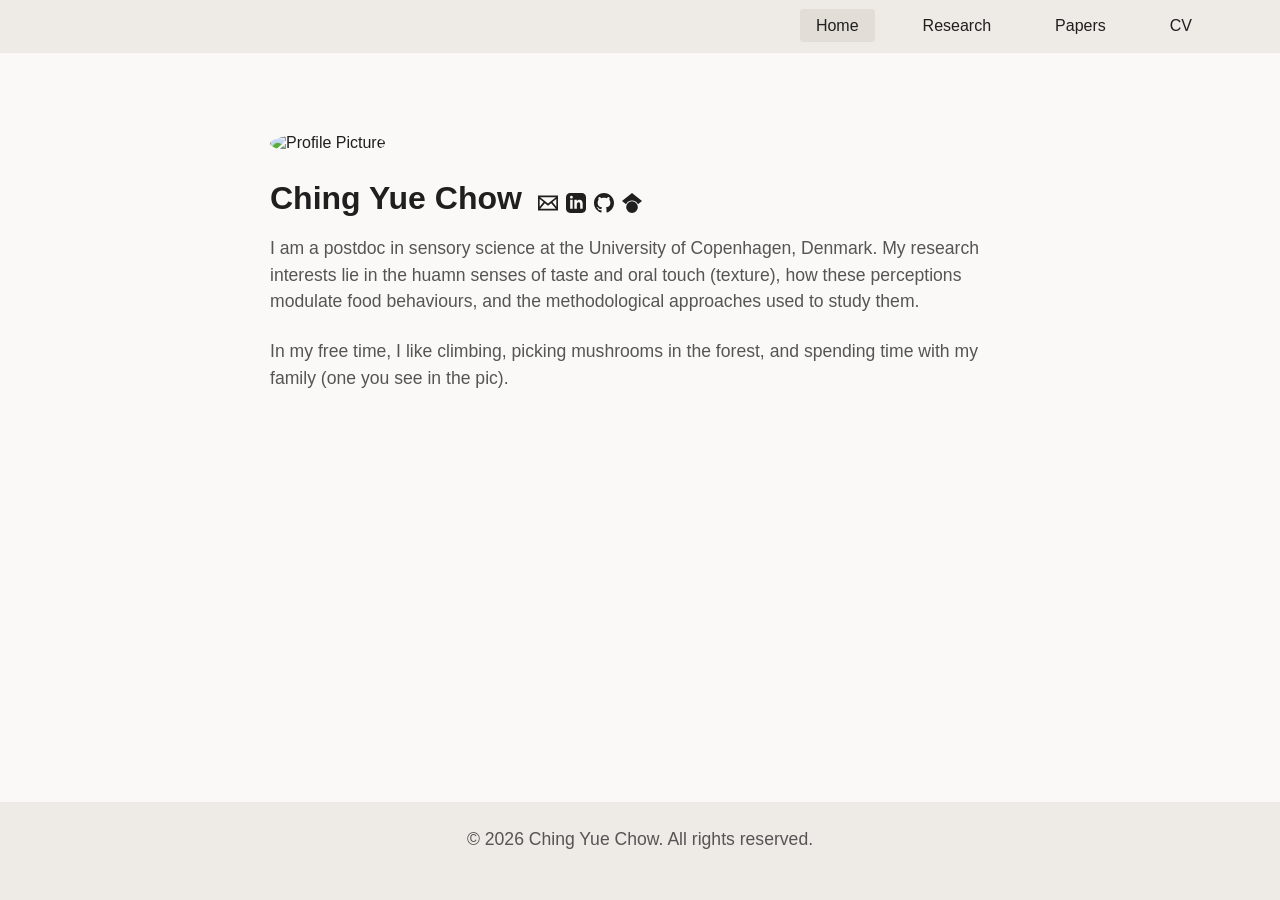
==== index.html @ d98da4a1 "Refactor index.html and styles: simplify paragraph elements, enhance CSS for headings and paragraphs" ====
<!DOCTYPE html>
<html lang="en">

<head>
  <meta charset="UTF-8">
  <meta name="viewport" content="width=device-width, initial-scale=1.0">
  <title>Ching Yue Chow</title>
  <link rel="stylesheet" href="style_base.css">
  <link rel="stylesheet" href="style_index.css">
</head>

<body>
  <nav class="navbar">
    <div class="nav-container">
      <!--h1 class="nav-title">Academic Profile</h1-->
      <ul class="nav-links">
        <li><a href="index.html" class="active">Home</a></li>
        <li><a href="research.html">Research</a></li>
        <li><a href="papers.html">Papers</a></li>
        <li><a href="CV.html">CV</a></li>
      </ul>
    </div>
  </nav>

  <main class="container">
    <section class="hero">
      <div class="profile-section">
        <img src="profile.png" alt="Profile Picture" class="profile-image">
        <div class="profile-content">

          <div class="name-row">
            <h2>Ching Yue Chow</h2>
            <ul class="icons">  <!-- add hover to each icon-->
              <!-- email -->
              <li>
                <a href="mailto:chingyuechow@food.ku.dk">
                  <svg class="icon" viewBox="0 0 24 24" fill="currentColor">
                    <path
                      d="M0 3v18h24v-18h-24zm6.623 7.929l-4.623 5.712v-9.458l4.623 3.746zm-4.141-5.929h19.035l-9.517 7.713-9.518-7.713zm5.694 7.188l3.824 3.099 3.83-3.104 5.612 6.817h-18.779l5.513-6.812zm9.208-1.264l4.616-3.741v9.348l-4.616-5.607z" />
                  </svg>
                </a>
              </li>
               <!-- linkedin -->
              <li>
                <a href="https://linkedin.com/in/chingyuechow" target="_blank">
                  <svg class="icon" viewBox="0 0 24 24" fill="currentColor">
                    <path
                      d="M19 0h-14c-2.761 0-5 2.239-5 5v14c0 2.761 2.239 5 5 5h14c2.762 0 5-2.239 5-5v-14c0-2.761-2.238-5-5-5zm-11 19h-3v-11h3v11zm-1.5-12.268c-.966 0-1.75-.79-1.75-1.764s.784-1.764 1.75-1.764 1.75.79 1.75 1.764-.783 1.764-1.75 1.764zm13.5 12.268h-3v-5.604c0-3.368-4-3.113-4 0v5.604h-3v-11h3v1.765c1.396-2.586 7-2.777 7 2.476v6.759z" />
                  </svg>
                </a>
              </li>
                <!-- github -->
              <li>
                <a href="https://github.com/sensorynerd" target="_blank">
                  <svg class="icon" viewBox="0 0 24 24" fill="currentColor">
                    <path d="M12 0c-6.626 0-12 5.373-12 12 0 5.302 3.438 9.8 8.207 11.387.599.111.793-.261.793-.577v-2.234c-3.338.726-4.033-1.416-4.033-1.416-.546-1.387-1.333-1.756-1.333-1.756-1.089-.745.083-.729.083-.729 1.205.084 1.839 1.237 1.839 1.237 1.07 1.834 2.807 1.304 3.492.997.107-.775.418-1.305.762-1.604-2.665-.305-5.467-1.334-5.467-5.931 0-1.311.469-2.381 1.236-3.221-.124-.303-.535-1.524.117-3.176 0 0 1.008-.322 3.301 1.23.957-.266 1.983-.399 3.003-.404 1.02.005 2.047.138 3.006.404 2.291-1.552 3.297-1.23 3.297-1.23.653 1.653.242 2.874.118 3.176.77.84 1.235 1.911 1.235 3.221 0 4.609-2.807 5.624-5.479 5.921.43.372.823 1.102.823 2.222v3.293c0 .319.192.694.801.576 4.765-1.589 8.199-6.086 8.199-11.386 0-6.627-5.373-12-12-12z"/>
                  </svg>
                </a>
              </li>
              <!-- google scholar -->
              <li>
                <a href="https://scholar.google.com/citations?hl=en&user=D0PaX5IAAAAJ" target="_blank">
                  <svg class="icon" viewBox="0 0 24 24" fill="currentColor">
                    <path d="M12 24a7 7 0 1 1 0-14 7 7 0 0 1 0 14zm0-24L0 9.5l4.838 3.94A8 8 0 0 1 12 9a8 8 0 0 1 7.162 4.44L24 9.5z"/>
                  </svg>
                </a>
              </li>
            </ul>
          </div>

          <p>
            I am a postdoc in sensory science at the University of Copenhagen, Denmark.
            My research interests lie in the huamn senses of taste and oral touch (texture), 
            how these perceptions modulate food behaviours,
            and the methodological approaches used to study them. 
          </p>
          <p>
            In my free time, I like climbing, picking mushrooms in the forest, 
            and spending time with my family (one you see in the pic).
          </p>

          <!-- profile links 
          <div class="profile-links">
            <ul>
              <li>
                <a href="https://scholar.google.com/citations?hl=en&user=D0PaX5IAAAAJ" target="_blank">Google
                  Scholar</a>
              </li>
              <li>
                <a href="https://orcid.org/0000-0002-7955-2734" target="_blank">ORCiD</a>
              </li>
              <li>
                <a href="https://www.webofscience.com/wos/author/record/AGY-7611-2022" target="_blank">Web of
                  Science</a>
              </li>
              <li>
                <a href="https://researchprofiles.ku.dk/en/persons/ching-yue-chow/" target="_blank">UCPH research
                  profile</a>
              </li>
            </ul>
          </div>
        </div>
      </div>-->
    </section>
  </main>

  <footer>
    <p>&copy; 2026 Ching Yue Chow. All rights reserved.</p>
  </footer>
</body>

</html>
---- style_base.css ----
* {
    margin: 0;
    padding: 0;
    box-sizing: border-box;
}

body {
    font-family: -apple-system, BlinkMacSystemFont, 'Segoe UI', Roboto, Oxygen, Ubuntu, Cantarell, sans-serif;
    line-height: 1.3;
    color: #1F1F1F;
    background-color: #FAF9F7;
    display: flex;
    flex-direction: column;
    min-height: 100vh;
}

h2 {
    color: #1F1F1F;
    margin-bottom: 1rem;
    font-size: 2rem;
}

p {
    font-size: 1.1rem;
    line-height: 1.5;
    margin-bottom: 1.5rem;
    color: #555;
}

/* Navigation Bar */
.navbar {
    background-color: #EEEAE5;
    color: #1F1F1F;
    padding: 1rem 0;
    position: sticky;
    top: 0;
    z-index: 100;
}

.nav-container {
    max-width: 1200px;
    margin: 0 auto;
    padding: 0 2rem;
    display: flex;
    justify-content: flex-start;
    align-items: center;
    flex-wrap: wrap;
}

.nav-title {
    font-size: 1.5rem;
    font-weight: 600;
    min-width: 180px
}

.nav-links {
    display: flex;
    list-style: none;
    gap: 2rem;
    margin-left: auto;
}

.nav-links a {
    color: #1F1F1F;
    text-decoration: none;
    font-weight: 500;
    padding: 0.5rem 1rem;
    border-radius: 4px;
    transition: background-color 0.3s ease;
}

.nav-links a:hover,
.nav-links a.active {
    background-color: #E2DDD6;
}

/* Main Container */
.container {
    max-width: 900px;
    margin: 2rem auto;
    padding: 0 2rem;
    flex: 1;
}

/* Hero Section */
.hero {
    background-color: transparent;
    /*border-radius: 8px;*/
    padding: 3rem;
    /*box-shadow: 0 2px 8px rgba(0,0,0,0.1);*/
}

/* Footer */
footer {
    background-color: #EEEAE5;
    color: #1F1F1F;
    text-align: center;
    padding: 1.5rem;
    margin-top: 2rem;
}

/* Responsive Design */
@media (max-width: 768px) {
    .nav-container {
        flex-direction: column;
        gap: 1rem;
    }
    
    .nav-links {
        gap: 1rem;
        flex-wrap: wrap;
        justify-content: center;
    }
    
    .profile-section {
        flex-direction: column;
        align-items: center;
        text-align: center;
    }
    
    .social-links ul {
        justify-content: center;
    }
    
    .container {
        padding: 0 1rem;
    }
    
    .hero,
    .content-section {
        padding: 2rem 1.5rem;
    }
}
---- style_index.css ----
/* Index page styles */

/* Hero Section */
.hero {
    background-color: transparent;
    /*border-radius: 8px;*/
    padding: 3rem;
    /*box-shadow: 0 2px 8px rgba(0,0,0,0.1);*/
}

.profile-image {
    width: 180px;
    height: 180px;
    border-radius: 50%;
    object-fit: cover;
    border: 0px;
    flex-shrink: 0;
    margin-bottom: 1.5rem;
}

.profile-content {
    flex: 1;
    min-width: 300px;
}

/* Profile Links */
.profile-links ul {
    list-style: none;
    display: flex;
    gap: 1.5rem;
    flex-wrap: wrap;
}

.profile-links a {
    display: flex;
    align-items: center;
    gap: 0.5rem;
    color:#1F1F1F;
    text-decoration: none;
    padding: 0.75rem 1.25rem;
    border: 1px solid #EEEAE5;
    border-radius: 6px;
    font-weight: 500;
    transition: all 0.3s ease;
}

.profile-links a:hover {
    background-color: #EEEAE5;
    color: #1F1F1F;
}

.icon {
    width: 20px;
    height: 20px;
}

.name-row {
    display: flex;
    align-items: center;
    gap: 1rem;
    flex-wrap: wrap;
}

.icons {
    list-style: none;
    display: flex;
    gap: 0.5rem;
    margin: 0;
    padding: 0;
}

.icons a {
    display: inline-flex;
    align-items: center;
    justify-content: center;
    color: inherit;
    text-decoration: none;
}
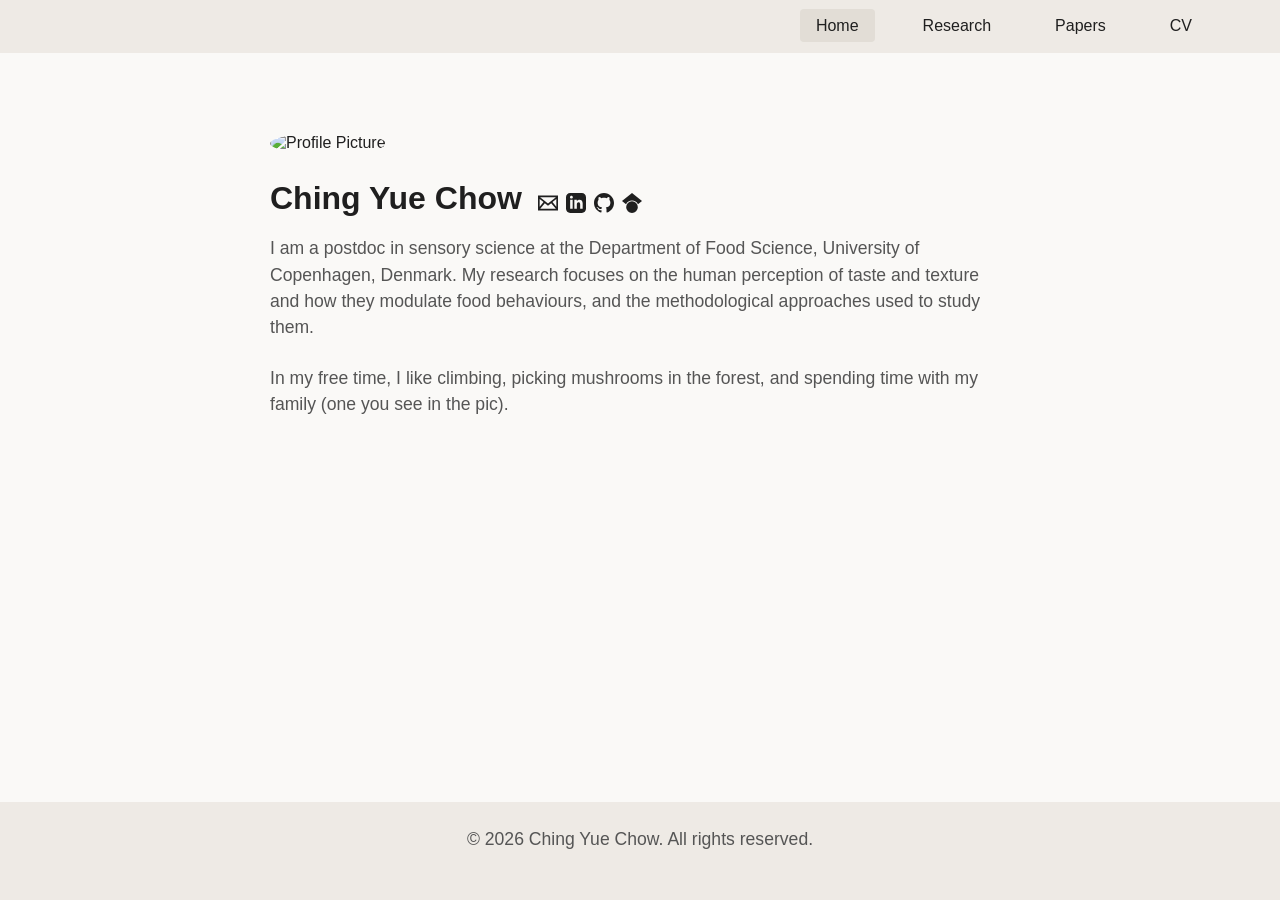
==== commit 64fe9ca1: "Fix typo and clarify research focus in profile description" ====
--- a/index.html
+++ b/index.html
@@ -69,9 +69,10 @@
           </div>
 
           <p>
-            I am a postdoc in sensory science at the University of Copenhagen, Denmark.
-            My research interests lie in the huamn senses of taste and oral touch (texture), 
-            how these perceptions modulate food behaviours,
+            I am a postdoc in sensory science at the Department of Food Science, 
+            University of Copenhagen, Denmark.
+            My research focuses on the human perception of taste and texture and 
+            how they modulate food behaviours,
             and the methodological approaches used to study them. 
           </p>
           <p>
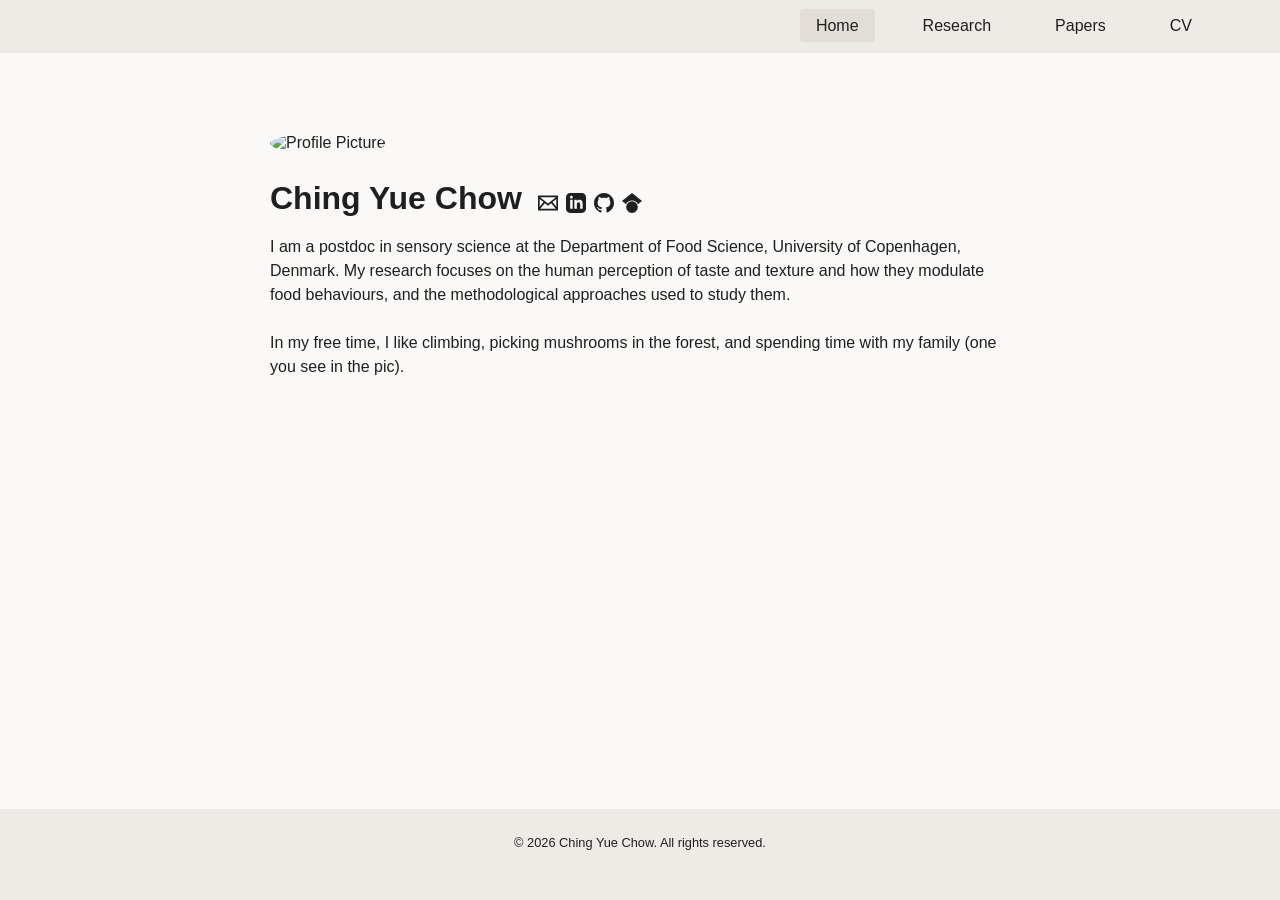
==== commit d290bfe1: "Refactor navigation styles: remove unnecessary class from nav element, adjust font size and color fo" ====
--- a/index.html
+++ b/index.html
@@ -10,7 +10,7 @@
 </head>
 
 <body>
-  <nav class="navbar">
+  <nav>
     <div class="nav-container">
       <!--h1 class="nav-title">Academic Profile</h1-->
       <ul class="nav-links">
--- a/style_base.css
+++ b/style_base.css
@@ -20,15 +20,22 @@
     font-size: 2rem;
 }
 
+h3 {
+    color: #1F1F1F;
+    /*margin-top: 2rem;*/
+    margin-bottom: 1rem;
+    font-size: 1.2rem;
+}
+
 p {
-    font-size: 1.1rem;
+    font-size: 1rem;
     line-height: 1.5;
     margin-bottom: 1.5rem;
-    color: #555;
+    color: #1F1F1F;
 }
 
 /* Navigation Bar */
-.navbar {
+nav {
     background-color: #EEEAE5;
     color: #1F1F1F;
     padding: 1rem 0;
@@ -82,14 +89,6 @@
     flex: 1;
 }
 
-/* Hero Section */
-.hero {
-    background-color: transparent;
-    /*border-radius: 8px;*/
-    padding: 3rem;
-    /*box-shadow: 0 2px 8px rgba(0,0,0,0.1);*/
-}
-
 /* Footer */
 footer {
     background-color: #EEEAE5;
@@ -97,6 +96,10 @@
     text-align: center;
     padding: 1.5rem;
     margin-top: 2rem;
+}
+
+footer p {
+    font-size: 0.8rem;
 }
 
 /* Responsive Design */
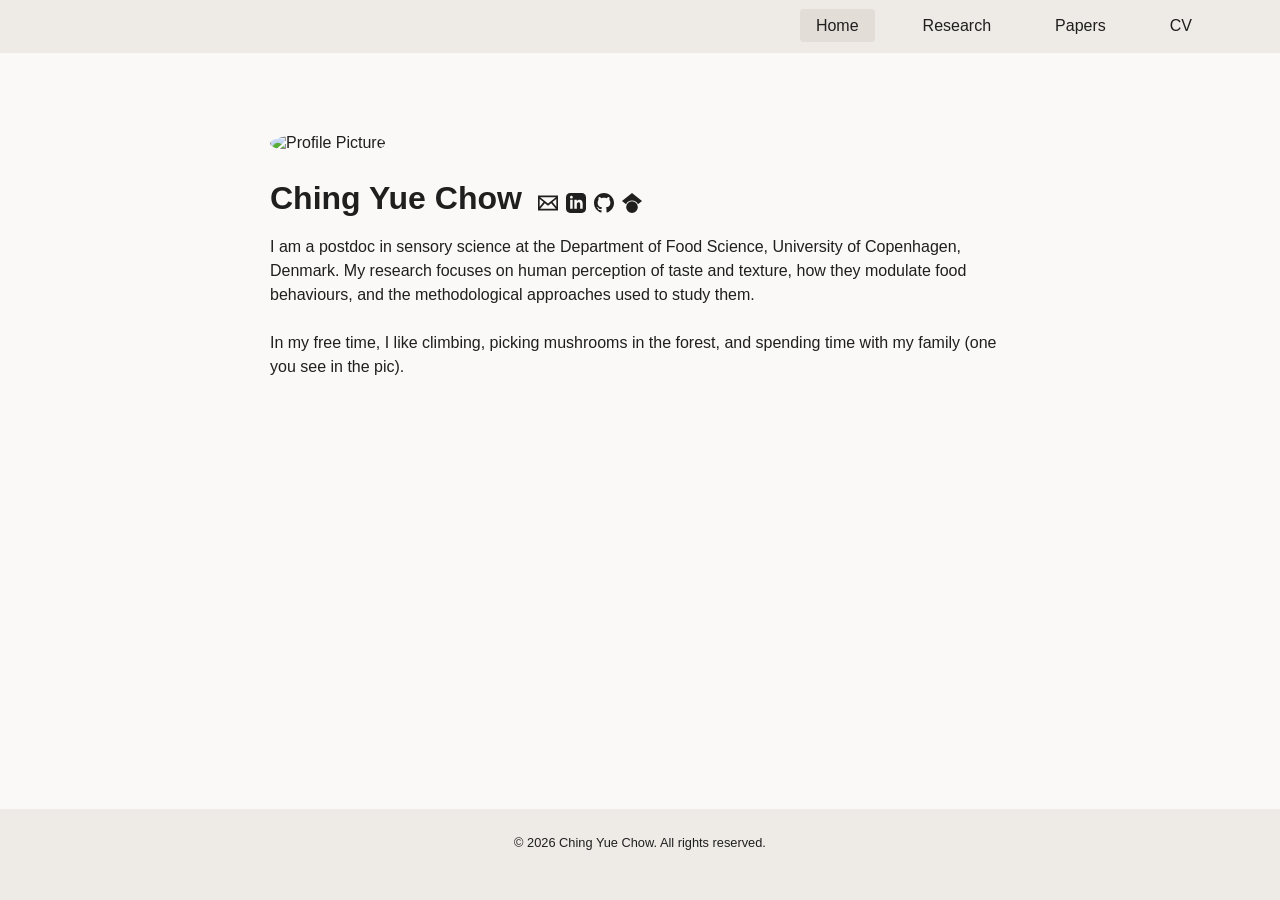
==== commit c8952d0f: "Update profile description, add new papers with link images to papers section, and adjust CSS styles" ====
--- a/index.html
+++ b/index.html
@@ -71,7 +71,7 @@
           <p>
             I am a postdoc in sensory science at the Department of Food Science, 
             University of Copenhagen, Denmark.
-            My research focuses on the human perception of taste and texture and 
+            My research focuses on human perception of taste and texture,  
             how they modulate food behaviours,
             and the methodological approaches used to study them. 
           </p>
--- a/style_base.css
+++ b/style_base.css
@@ -32,6 +32,10 @@
     line-height: 1.5;
     margin-bottom: 1.5rem;
     color: #1F1F1F;
+}
+
+a {
+    text-decoration: none;
 }
 
 /* Navigation Bar */
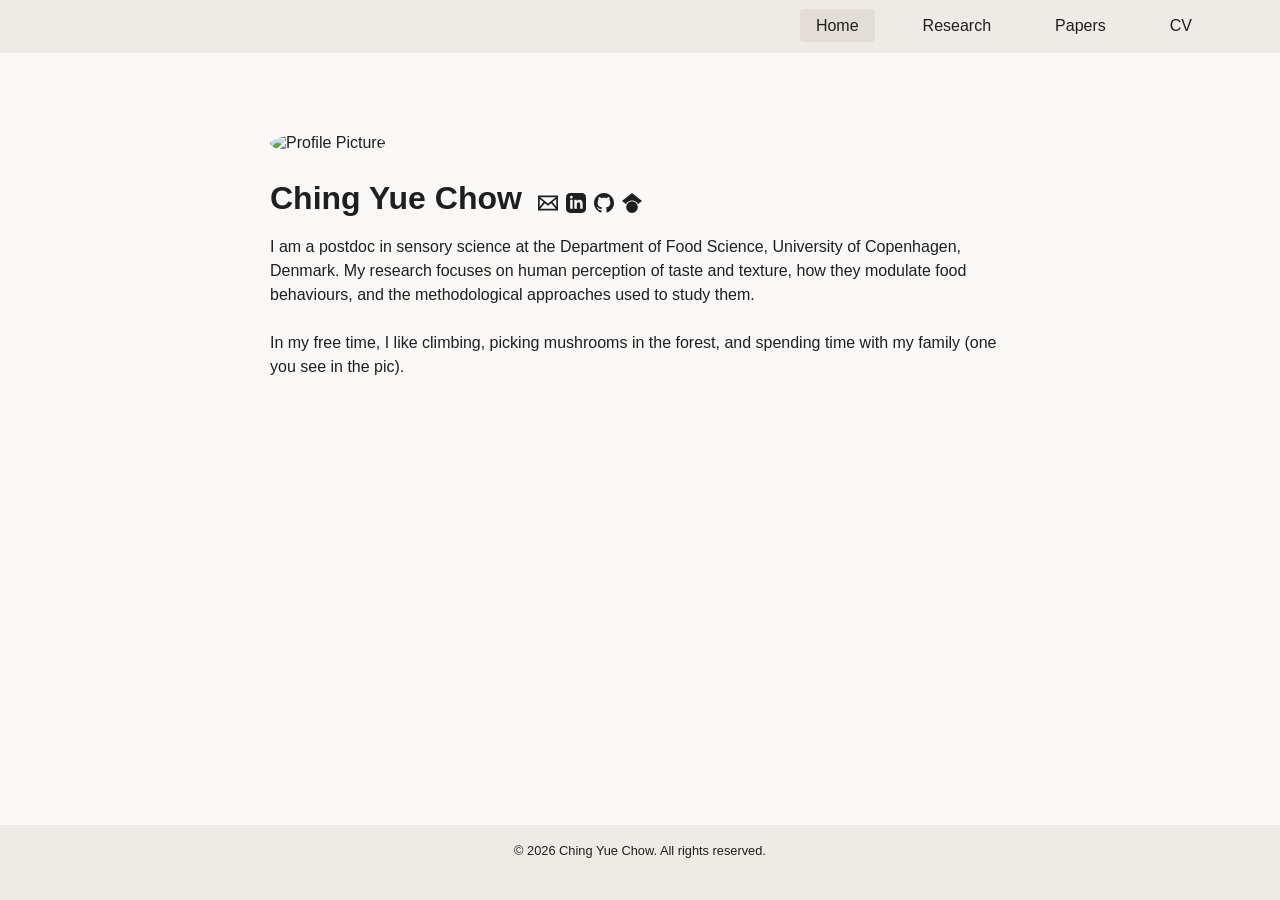
==== commit 9713cb3d: "Refactor index.html and papers.html: improve icon alignment, enhance paper card layout, and adjust C" ====
--- a/index.html
+++ b/index.html
@@ -30,7 +30,7 @@
 
           <div class="name-row">
             <h2>Ching Yue Chow</h2>
-            <ul class="icons">  <!-- add hover to each icon-->
+            <ul class="icons"> <!-- add hover to each icon-->
               <!-- email -->
               <li>
                 <a href="mailto:chingyuechow@food.ku.dk">
@@ -40,7 +40,7 @@
                   </svg>
                 </a>
               </li>
-               <!-- linkedin -->
+              <!-- linkedin -->
               <li>
                 <a href="https://linkedin.com/in/chingyuechow" target="_blank">
                   <svg class="icon" viewBox="0 0 24 24" fill="currentColor">
@@ -49,11 +49,12 @@
                   </svg>
                 </a>
               </li>
-                <!-- github -->
+              <!-- github -->
               <li>
                 <a href="https://github.com/sensorynerd" target="_blank">
                   <svg class="icon" viewBox="0 0 24 24" fill="currentColor">
-                    <path d="M12 0c-6.626 0-12 5.373-12 12 0 5.302 3.438 9.8 8.207 11.387.599.111.793-.261.793-.577v-2.234c-3.338.726-4.033-1.416-4.033-1.416-.546-1.387-1.333-1.756-1.333-1.756-1.089-.745.083-.729.083-.729 1.205.084 1.839 1.237 1.839 1.237 1.07 1.834 2.807 1.304 3.492.997.107-.775.418-1.305.762-1.604-2.665-.305-5.467-1.334-5.467-5.931 0-1.311.469-2.381 1.236-3.221-.124-.303-.535-1.524.117-3.176 0 0 1.008-.322 3.301 1.23.957-.266 1.983-.399 3.003-.404 1.02.005 2.047.138 3.006.404 2.291-1.552 3.297-1.23 3.297-1.23.653 1.653.242 2.874.118 3.176.77.84 1.235 1.911 1.235 3.221 0 4.609-2.807 5.624-5.479 5.921.43.372.823 1.102.823 2.222v3.293c0 .319.192.694.801.576 4.765-1.589 8.199-6.086 8.199-11.386 0-6.627-5.373-12-12-12z"/>
+                    <path
+                      d="M12 0c-6.626 0-12 5.373-12 12 0 5.302 3.438 9.8 8.207 11.387.599.111.793-.261.793-.577v-2.234c-3.338.726-4.033-1.416-4.033-1.416-.546-1.387-1.333-1.756-1.333-1.756-1.089-.745.083-.729.083-.729 1.205.084 1.839 1.237 1.839 1.237 1.07 1.834 2.807 1.304 3.492.997.107-.775.418-1.305.762-1.604-2.665-.305-5.467-1.334-5.467-5.931 0-1.311.469-2.381 1.236-3.221-.124-.303-.535-1.524.117-3.176 0 0 1.008-.322 3.301 1.23.957-.266 1.983-.399 3.003-.404 1.02.005 2.047.138 3.006.404 2.291-1.552 3.297-1.23 3.297-1.23.653 1.653.242 2.874.118 3.176.77.84 1.235 1.911 1.235 3.221 0 4.609-2.807 5.624-5.479 5.921.43.372.823 1.102.823 2.222v3.293c0 .319.192.694.801.576 4.765-1.589 8.199-6.086 8.199-11.386 0-6.627-5.373-12-12-12z" />
                   </svg>
                 </a>
               </li>
@@ -61,7 +62,8 @@
               <li>
                 <a href="https://scholar.google.com/citations?hl=en&user=D0PaX5IAAAAJ" target="_blank">
                   <svg class="icon" viewBox="0 0 24 24" fill="currentColor">
-                    <path d="M12 24a7 7 0 1 1 0-14 7 7 0 0 1 0 14zm0-24L0 9.5l4.838 3.94A8 8 0 0 1 12 9a8 8 0 0 1 7.162 4.44L24 9.5z"/>
+                    <path
+                      d="M12 24a7 7 0 1 1 0-14 7 7 0 0 1 0 14zm0-24L0 9.5l4.838 3.94A8 8 0 0 1 12 9a8 8 0 0 1 7.162 4.44L24 9.5z" />
                   </svg>
                 </a>
               </li>
@@ -69,14 +71,14 @@
           </div>
 
           <p>
-            I am a postdoc in sensory science at the Department of Food Science, 
+            I am a postdoc in sensory science at the Department of Food Science,
             University of Copenhagen, Denmark.
-            My research focuses on human perception of taste and texture,  
+            My research focuses on human perception of taste and texture,
             how they modulate food behaviours,
-            and the methodological approaches used to study them. 
+            and the methodological approaches used to study them.
           </p>
           <p>
-            In my free time, I like climbing, picking mushrooms in the forest, 
+            In my free time, I like climbing, picking mushrooms in the forest,
             and spending time with my family (one you see in the pic).
           </p>
 
--- a/style_base.css
+++ b/style_base.css
@@ -98,7 +98,7 @@
     background-color: #EEEAE5;
     color: #1F1F1F;
     text-align: center;
-    padding: 1.5rem;
+    padding: 1rem;
     margin-top: 2rem;
 }
 
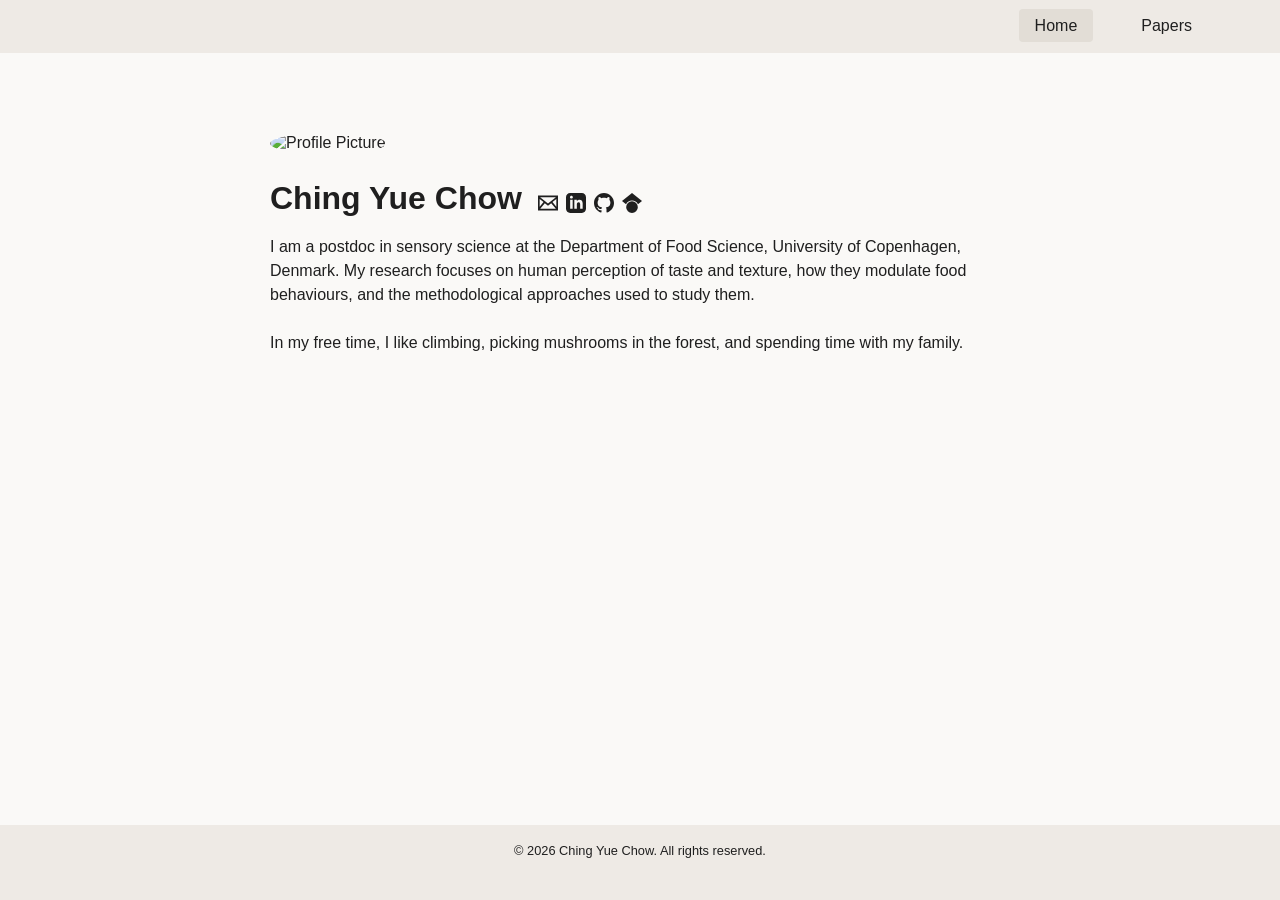
==== commit f73ea242: "Refactor index.html and papers.html: comment out unused navigation links and enhance profile links s" ====
--- a/index.html
+++ b/index.html
@@ -15,9 +15,9 @@
       <!--h1 class="nav-title">Academic Profile</h1-->
       <ul class="nav-links">
         <li><a href="index.html" class="active">Home</a></li>
-        <li><a href="research.html">Research</a></li>
+        <!--li><a href="research.html">Research</a></li-->
         <li><a href="papers.html">Papers</a></li>
-        <li><a href="CV.html">CV</a></li>
+        <!--li><a href="CV.html">CV</a></li-->
       </ul>
     </div>
   </nav>
@@ -79,31 +79,11 @@
           </p>
           <p>
             In my free time, I like climbing, picking mushrooms in the forest,
-            and spending time with my family (one you see in the pic).
+            and spending time with my family.
           </p>
 
-          <!-- profile links 
-          <div class="profile-links">
-            <ul>
-              <li>
-                <a href="https://scholar.google.com/citations?hl=en&user=D0PaX5IAAAAJ" target="_blank">Google
-                  Scholar</a>
-              </li>
-              <li>
-                <a href="https://orcid.org/0000-0002-7955-2734" target="_blank">ORCiD</a>
-              </li>
-              <li>
-                <a href="https://www.webofscience.com/wos/author/record/AGY-7611-2022" target="_blank">Web of
-                  Science</a>
-              </li>
-              <li>
-                <a href="https://researchprofiles.ku.dk/en/persons/ching-yue-chow/" target="_blank">UCPH research
-                  profile</a>
-              </li>
-            </ul>
-          </div>
         </div>
-      </div>-->
+      </div>
     </section>
   </main>
 
--- a/style_base.css
+++ b/style_base.css
@@ -85,6 +85,12 @@
     background-color: #E2DDD6;
 }
 
+/* Icon */
+.icon {
+    width: 20px;
+    height: 20px;
+}
+
 /* Main Container */
 .container {
     max-width: 900px;
@@ -104,6 +110,13 @@
 
 footer p {
     font-size: 0.8rem;
+}
+
+.section-divider {
+    border: none;
+    height: 1.5px;
+    background-color: #EEEAE5;
+    margin: 1.5rem 0;
 }
 
 /* Responsive Design */
--- a/style_index.css
+++ b/style_index.css
@@ -23,37 +23,6 @@
     min-width: 300px;
 }
 
-/* Profile Links */
-.profile-links ul {
-    list-style: none;
-    display: flex;
-    gap: 1.5rem;
-    flex-wrap: wrap;
-}
-
-.profile-links a {
-    display: flex;
-    align-items: center;
-    gap: 0.5rem;
-    color:#1F1F1F;
-    text-decoration: none;
-    padding: 0.75rem 1.25rem;
-    border: 1px solid #EEEAE5;
-    border-radius: 6px;
-    font-weight: 500;
-    transition: all 0.3s ease;
-}
-
-.profile-links a:hover {
-    background-color: #EEEAE5;
-    color: #1F1F1F;
-}
-
-.icon {
-    width: 20px;
-    height: 20px;
-}
-
 .name-row {
     display: flex;
     align-items: center;
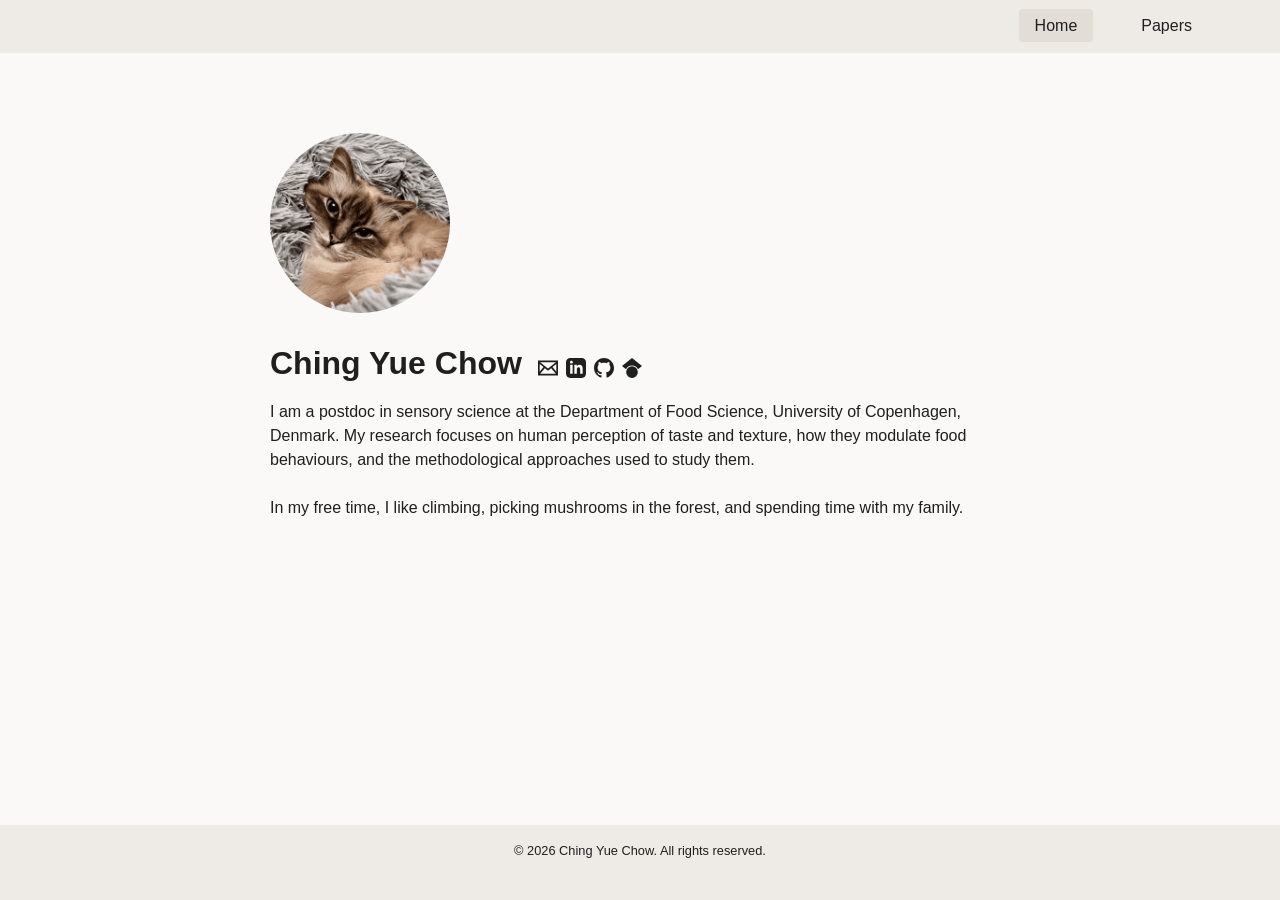
==== commit 75d40e49: "comit" ====
--- a/index.html
+++ b/index.html
@@ -5,14 +5,14 @@
   <meta charset="UTF-8">
   <meta name="viewport" content="width=device-width, initial-scale=1.0">
   <title>Ching Yue Chow</title>
-  <link rel="stylesheet" href="style_base.css">
-  <link rel="stylesheet" href="style_index.css">
+  <link rel="stylesheet" href="styles/style_base.css">
+  <link rel="stylesheet" href="styles/style_index.css">
 </head>
 
 <body>
   <nav>
     <div class="nav-container">
-      <!--h1 class="nav-title">Academic Profile</h1-->
+      <!--a href="index.html" class="nav-title">Ching Yue Chow</a-->
       <ul class="nav-links">
         <li><a href="index.html" class="active">Home</a></li>
         <!--li><a href="research.html">Research</a></li-->
@@ -25,11 +25,11 @@
   <main class="container">
     <section class="hero">
       <div class="profile-section">
-        <img src="profile.png" alt="Profile Picture" class="profile-image">
+        <img src="graphics/profile.png" alt="Profile Picture" class="profile-image">
         <div class="profile-content">
 
           <div class="name-row">
-            <h2>Ching Yue Chow</h2>
+            <h1>Ching Yue Chow</h1>
             <ul class="icons"> <!-- add hover to each icon-->
               <!-- email -->
               <li>
--- a/styles/style_base.css
+++ b/styles/style_base.css
@@ -0,0 +1,162 @@
+* {
+    margin: 0;
+    padding: 0;
+    box-sizing: border-box;
+}
+
+body {
+    font-family: -apple-system, BlinkMacSystemFont, 'Segoe UI', Roboto, Oxygen, Ubuntu, Cantarell, sans-serif;
+    line-height: 1.3;
+    color: #1F1F1F;
+    background-color: #FAF9F7;
+    display: flex;
+    flex-direction: column;
+    min-height: 100vh;
+}
+
+h1 {
+    color: #1F1F1F;
+    margin-bottom: 1rem;
+    font-size: 2rem;
+}
+
+h2 {
+    color: #1F1F1F;
+    margin-bottom: 1rem;
+    font-size: 1.5rem;
+    font-weight: 600;
+}
+
+h3 {
+    color: #1F1F1F;
+    margin-bottom: 1rem;
+    font-size: 1.1rem;
+    font-weight: 600;
+}
+
+p {
+    font-size: 1rem;
+    line-height: 1.5;
+    margin-bottom: 1.5rem;
+    color: #1F1F1F;
+}
+
+a {
+    text-decoration: none;
+}
+
+/* Navigation Bar */
+nav {
+    background-color: #EEEAE5;
+    color: #1F1F1F;
+    padding: 1rem 0;
+    position: sticky;
+    top: 0;
+    z-index: 100;
+}
+
+.nav-container {
+    max-width: 1200px;
+    margin: 0 auto;
+    padding: 0 2rem;
+    display: flex;
+    justify-content: flex-start;
+    align-items: center;
+    flex-wrap: wrap;
+}
+
+.nav-title {
+    font-size: 1.5rem;
+    font-weight: 600;
+    min-width: 180px;
+    text-decoration: none;
+    color: #1F1F1F;
+}
+
+.nav-links {
+    display: flex;
+    list-style: none;
+    gap: 2rem;
+    margin-left: auto;
+}
+
+.nav-links a {
+    color: #1F1F1F;
+    text-decoration: none;
+    font-weight: 500;
+    padding: 0.5rem 1rem;
+    border-radius: 4px;
+    transition: background-color 0.3s ease;
+}
+
+.nav-links a:hover,
+.nav-links a.active {
+    background-color: #E2DDD6;
+}
+
+/* Icon */
+.icon {
+    width: 20px;
+    height: 20px;
+}
+
+/* Main Container */
+.container {
+    max-width: 900px;
+    margin: 2rem auto;
+    padding: 0 2rem;
+    flex: 1;
+}
+
+/* Footer */
+footer {
+    background-color: #EEEAE5;
+    color: #1F1F1F;
+    text-align: center;
+    padding: 1rem;
+    margin-top: 2rem;
+}
+
+footer p {
+    font-size: 0.8rem;
+}
+
+.section-divider {
+    border: none;
+    height: 1.5px;
+    background-color: #EEEAE5;
+    margin: 1.5rem 0;
+}
+
+/* Responsive Design */
+@media (max-width: 768px) {
+    .nav-container {
+        flex-direction: column;
+        gap: 1rem;
+    }
+    
+    .nav-links {
+        gap: 1rem;
+        flex-wrap: wrap;
+        justify-content: center;
+    }
+    
+    .profile-section {
+        flex-direction: column;
+        align-items: center;
+        text-align: center;
+    }
+    
+    .social-links ul {
+        justify-content: center;
+    }
+    
+    .container {
+        padding: 0 1rem;
+    }
+    
+    .hero,
+    .content-section {
+        padding: 2rem 1.5rem;
+    }
+}
--- a/styles/style_index.css
+++ b/styles/style_index.css
@@ -0,0 +1,47 @@
+/* Index page styles */
+
+/* Hero Section */
+.hero {
+    background-color: transparent;
+    /*border-radius: 8px;*/
+    padding: 3rem;
+    /*box-shadow: 0 2px 8px rgba(0,0,0,0.1);*/
+}
+
+.profile-image {
+    width: 180px;
+    height: 180px;
+    border-radius: 50%;
+    object-fit: cover;
+    border: 0px;
+    flex-shrink: 0;
+    margin-bottom: 1.5rem;
+}
+
+.profile-content {
+    flex: 1;
+    min-width: 300px;
+}
+
+.name-row {
+    display: flex;
+    align-items: center;
+    gap: 1rem;
+    flex-wrap: wrap;
+}
+
+.icons {
+    list-style: none;
+    display: flex;
+    gap: 0.5rem;
+    margin: 0;
+    padding: 0;
+}
+
+.icons a {
+    display: inline-flex;
+    align-items: center;
+    justify-content: center;
+    color: inherit;
+    text-decoration: none;
+}
